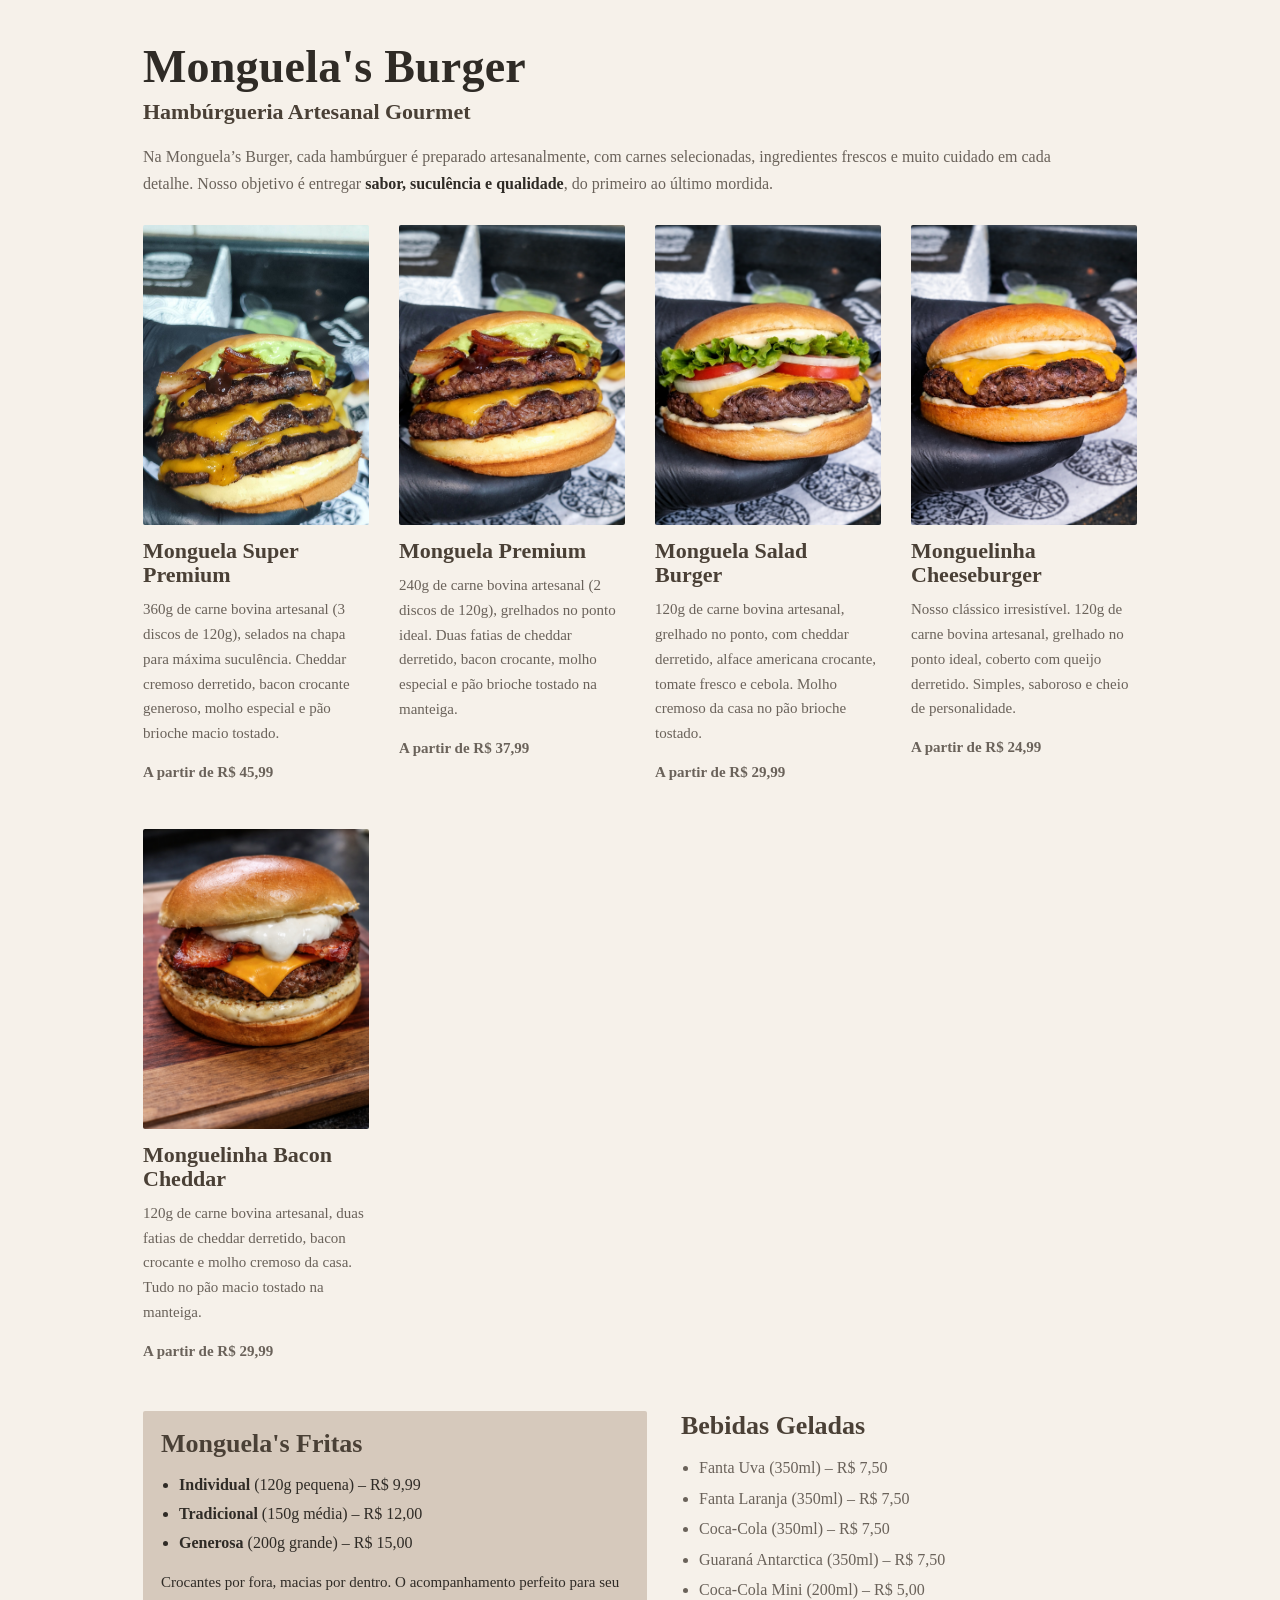
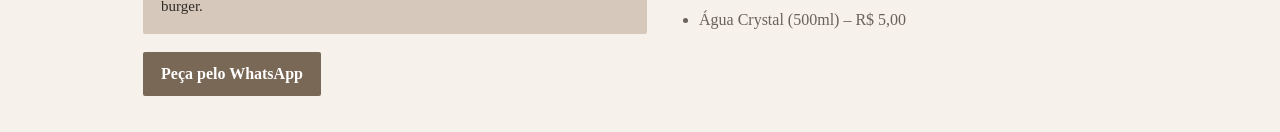
==== index.html @ 412b15d5 "index" ====
<!doctype html>
<html lang="pt-BR">
<head>
  <meta charset="utf-8" />
  <meta name="viewport" content="width=device-width, initial-scale=1" />
  <title>Monguela's Burger</title>

  <style>
    :root{
      --bg: #f6f1ea;
      --text: #2f2b26;
      --muted: #6a625a;
      --cardTitle: #4a4036;
      --price: #5a5148;
      --panel: #d6c9bc;
      --btn: #7a6857;
      --btnText: #ffffff;
      --max: 1050px;
    }

    *{ box-sizing: border-box; }
    body{
      margin:0;
      background: var(--bg);
      color: var(--text);
      font-family: Georgia, "Times New Roman", Times, serif;
    }

    .wrap{
      max-width: var(--max);
      margin: 0 auto;
      padding: 42px 28px 36px;
    }

    /* Header */
    .brand h1{
      margin: 0 0 6px;
      font-size: clamp(34px, 4vw, 46px);
      line-height: 1.1;
      font-weight: 700;
      letter-spacing: 0.2px;
      color: var(--text);
    }
    .brand h2{
      margin: 0 0 18px;
      font-size: clamp(18px, 2vw, 22px);
      font-weight: 700;
      color: var(--cardTitle);
    }
    .brand p{
      margin: 0 0 28px;
      max-width: 930px;
      font-size: 16px;
      line-height: 1.7;
      color: var(--muted);
    }
    .brand b{ color: var(--text); }

    /* Product grid */
    .grid{
      display: grid;
      grid-template-columns: repeat(4, 1fr);
      gap: 30px;
      align-items: start;
      margin-top: 10px;
      margin-bottom: 34px;
    }

    .card img{
      width: 5000%;
      height: 500;        /* você controla a altura */
      -fit: contain; /* mostra a imagem inteira */
      object-position: center;
      width: 100%;
      aspect-ratio: 16/9;
      object-fit: cover;
      border-radius: 2px;
      display: block;
    }

    .card h3{
      margin: 14px 0 10px;
      font-size: 22px;
      line-height: 1.1;
      font-weight: 700;
      color: var(--cardTitle);
    }

    .card p{
      margin: 0 0 14px;
      font-size: 15px;
      line-height: 1.65;
      color: var(--muted);
    }
      .img-box {
        width: 100%;
        height: 300px;
        padding-left: 0px;
        display: flex;
        align-items: center;
        justify-content: center;
        background: transparent; /* ou #eee */
        }

        .img-box img {
        max-width: 100%;
        max-height: 100%;
        object-fit: contain;
        }

    .price{
      margin: 0;
      font-size: 17px;
      font-weight: 700;
      color: var(--price);
    }

    /* Bottom section */
    .bottom{
      display: grid;
      grid-template-columns: 1.05fr 0.95fr;
      gap: 34px;
      align-items: start;
      margin-top: 6px;
    }

    .panel{
      background: var(--panel);
      padding: 18px 18px 16px;
      border-radius: 2px;
    }

    .panel h3{
      margin: 0 0 10px;
      font-size: 26px;
      font-weight: 700;
      color: var(--cardTitle);
    }

    .panel ul{
      margin: 12px 0 12px 18px;
      padding: 0;
      color: var(--text);
      line-height: 1.8;
      font-size: 16px;
    }

    .panel li strong{
      font-weight: 700;
    }

    .panel .note{
      margin: 10px 0 0;
      font-size: 15px;
      line-height: 1.6;
      color: var(--text);
    }

    .drinks h3{
      margin: 0 0 10px;
      font-size: 26px;
      font-weight: 700;
      color: var(--cardTitle);
    }
    .drinks ul{
      margin: 12px 0 0 18px;
      padding: 0;
      line-height: 1.9;
      color: var(--muted);
      font-size: 16px;
    }

    /* Button */
    .cta{
      margin-top: 18px;
    }
    .btn{
      display: inline-block;
      background: var(--btn);
      color: var(--btnText);
      padding: 13px 18px;
      border-radius: 2px;
      text-decoration: none;
      font-weight: 700;
      font-size: 16px;
    }

    .btn:active{ transform: translateY(1px); }

    /* Responsive */
    @media (max-width: 980px){
      .grid{ grid-template-columns: repeat(2, 1fr); }
      .bottom{ grid-template-columns: 1fr; }
    }
    @media (max-width: 520px){
      .wrap{ padding: 30px 18px; }
      .grid{ grid-template-columns: 1fr; }
      .card h3{ font-size: 20px; }
      .panel h3, .drinks h3{ font-size: 22px; }
    }
  </style>
</head>

<body>
  <main class="wrap">

    <header class="brand">
      <h1>Monguela's Burger</h1>
      <h2>Hambúrgueria Artesanal Gourmet</h2>
      <p>
        Na Monguela’s Burger, cada hambúrguer é preparado artesanalmente, com carnes selecionadas,
        ingredientes frescos e muito cuidado em cada detalhe. Nosso objetivo é entregar
        <b>sabor, suculência e qualidade</b>, do primeiro ao último mordida.
      </p>
    </header>

    <!-- Cards (linha 1) -->
    <section class="grid">
      <article class="card">
        <img class="img-box" src="Fotos/Monguelasuperpremiun.jfif" alt="Monguela Super Premium">
        <h3>Monguela Super<br>Premium</h3>
        <p>
          360g de carne bovina artesanal (3 discos de 120g), selados na chapa para máxima suculência.
          Cheddar cremoso derretido, bacon crocante generoso, molho especial e pão brioche macio tostado.
        </p>
        <p class="price">A partir de R$ 45,99</p>
      </article>

      <article class="card">
        <img class="img-box" src="Fotos/Monguelapremiun.png" alt="Monguela Premium">
        <h3>Monguela Premium</h3>
        <p>
          240g de carne bovina artesanal (2 discos de 120g), grelhados no ponto ideal.
          Duas fatias de cheddar derretido, bacon crocante, molho especial e pão brioche tostado na manteiga.
        </p>
        <p class="price">A partir de R$ 37,99</p>
      </article>

      <article class="card">
        <img class="img-box" src="Fotos/Monguelinhasalad.png" alt="Monguela Salad Burger">
        <h3>Monguela Salad<br>Burger</h3>
        <p>
          120g de carne bovina artesanal, grelhado no ponto, com cheddar derretido, alface americana crocante,
          tomate fresco e cebola. Molho cremoso da casa no pão brioche tostado.
        </p>
        <p class="price">A partir de R$ 29,99</p>
      </article>

      <article class="card">
        <img class="img-box" src="Fotos/Monguelachesse.png" alt="Monguelinha Cheeseburger">
        <h3>Monguelinha<br>Cheeseburger</h3>
        <p>
          Nosso clássico irresistível. 120g de carne bovina artesanal, grelhado no ponto ideal,
          coberto com queijo derretido. Simples, saboroso e cheio de personalidade.
        </p>
        <p class="price">A partir de R$ 24,99</p>
      </article>

      <!-- Cards (linha 2) -->
      <article class="card">
        <img class="img-box" src="Fotos/MonguelinhaBacon.png" alt="Monguelinha Bacon Cheddar">
        <h3>Monguelinha Bacon<br>Cheddar</h3>
        <p>
          120g de carne bovina artesanal, duas fatias de cheddar derretido, bacon crocante e
          molho cremoso da casa. Tudo no pão macio tostado na manteiga.
        </p>
        <p class="price">A partir de R$ 29,99</p>
      </article>

      <article class="card">


      <!-- Espaços vazios para manter o “respiro” como na imagem (opcional) -->
      <div class="card" aria-hidden="true"></div>
      <div class="card" aria-hidden="true"></div>
    </section>

    <!-- Bottom -->
    <section class="bottom">
      <div>
        <div class="panel">
          <h3>Monguela's Fritas</h3>
          <ul>
            <li><strong>Individual</strong> (120g pequena) – R$ 9,99</li>
            <li><strong>Tradicional</strong> (150g média) – R$ 12,00</li>
            <li><strong>Generosa</strong> (200g grande) – R$ 15,00</li>
          </ul>
          <p class="note">
            Crocantes por fora, macias por dentro. O acompanhamento perfeito para seu burger.
          </p>
        </div>

        <div class="cta">
          <a class="btn" href="https://wa.me/5511965855309?text=Olá,%20vim%20pelo%20site%20da%20Monguela’s%20Burger%20e%20quero%20fazer%20um%20pedido" target="_blank" rel="noopener">
            Peça pelo WhatsApp
          </a>
        </div>
      </div>

      <aside class="drinks">
        <h3>Bebidas Geladas</h3>
        <ul>
          <li>Fanta Uva (350ml) – R$ 7,50</li>
          <li>Fanta Laranja (350ml) – R$ 7,50</li>
          <li>Coca-Cola (350ml) – R$ 7,50</li>
          <li>Guaraná Antarctica (350ml) – R$ 7,50</li>
          <li>Coca-Cola Mini (200ml) – R$ 5,00</li>
          <li>Água Crystal (500ml) – R$ 5,00</li>
        </ul>
      </aside>
    </section>

  </main>
</body>
</html>
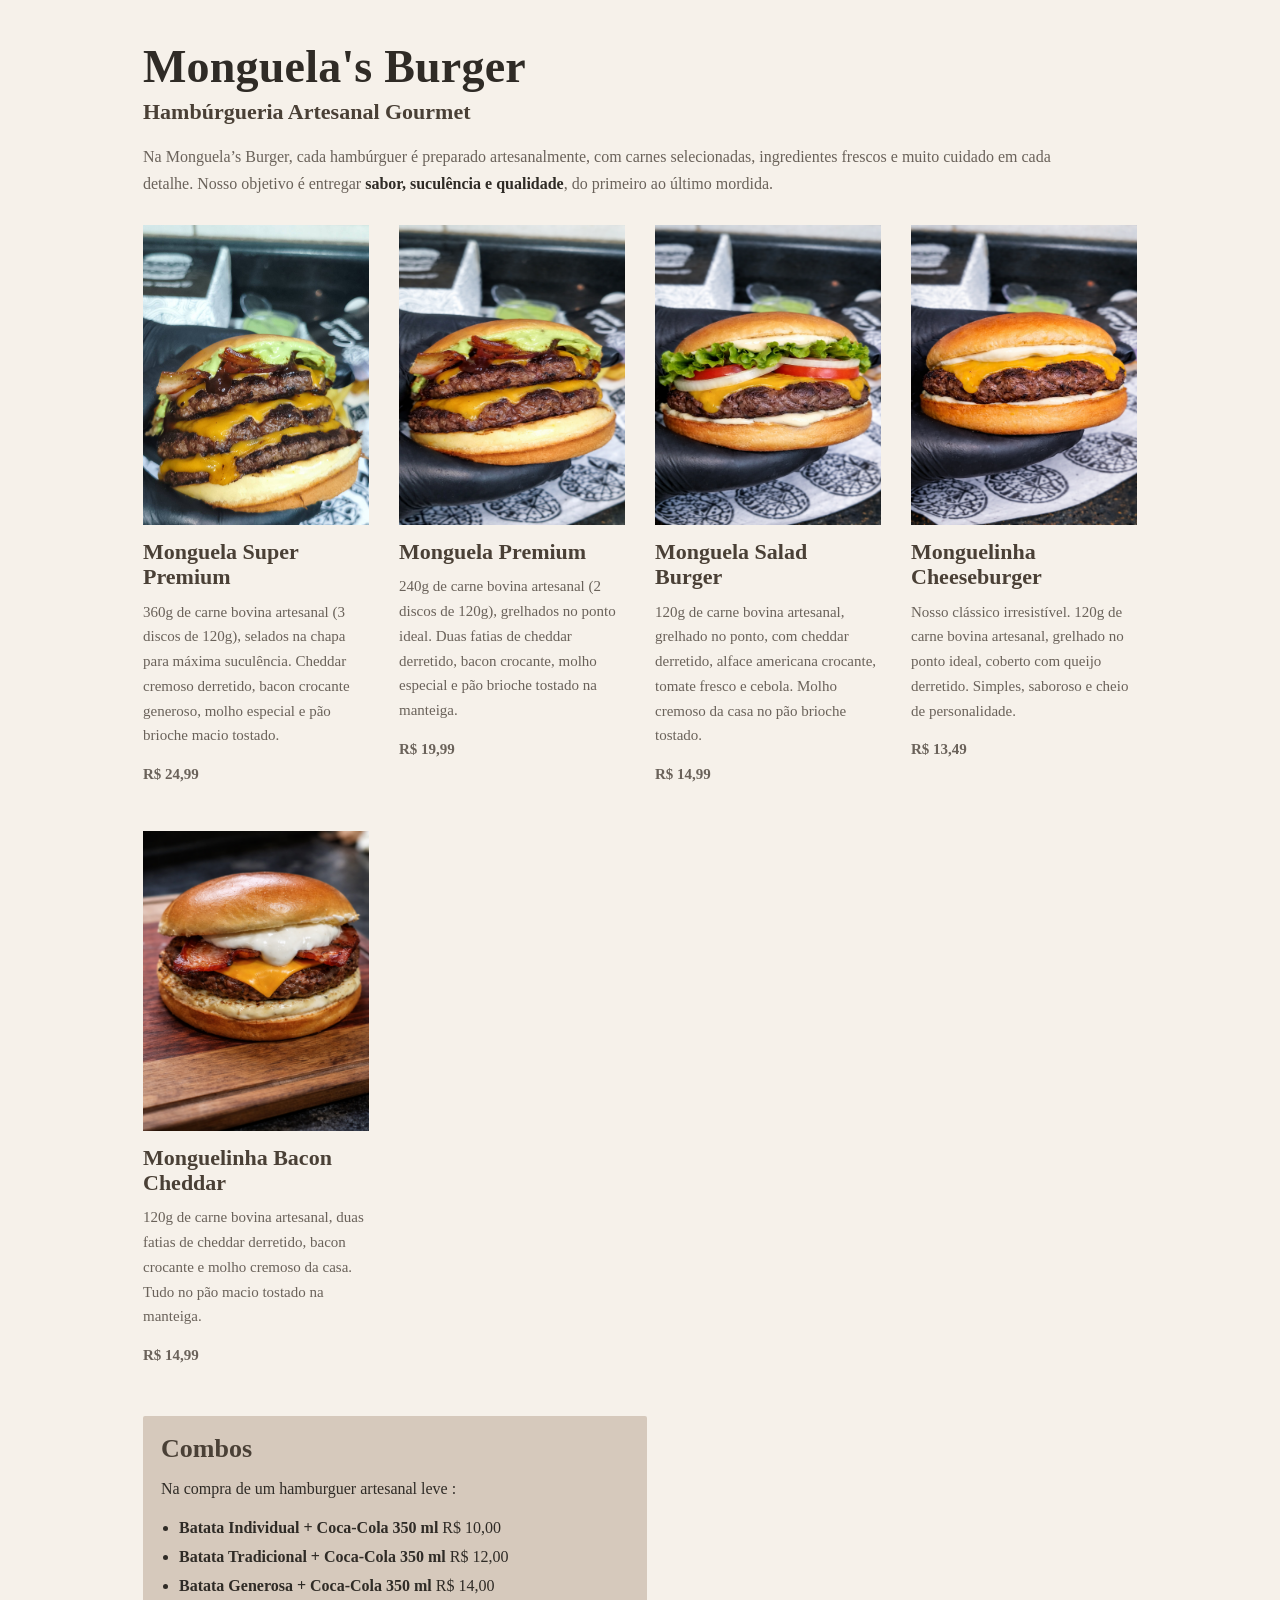
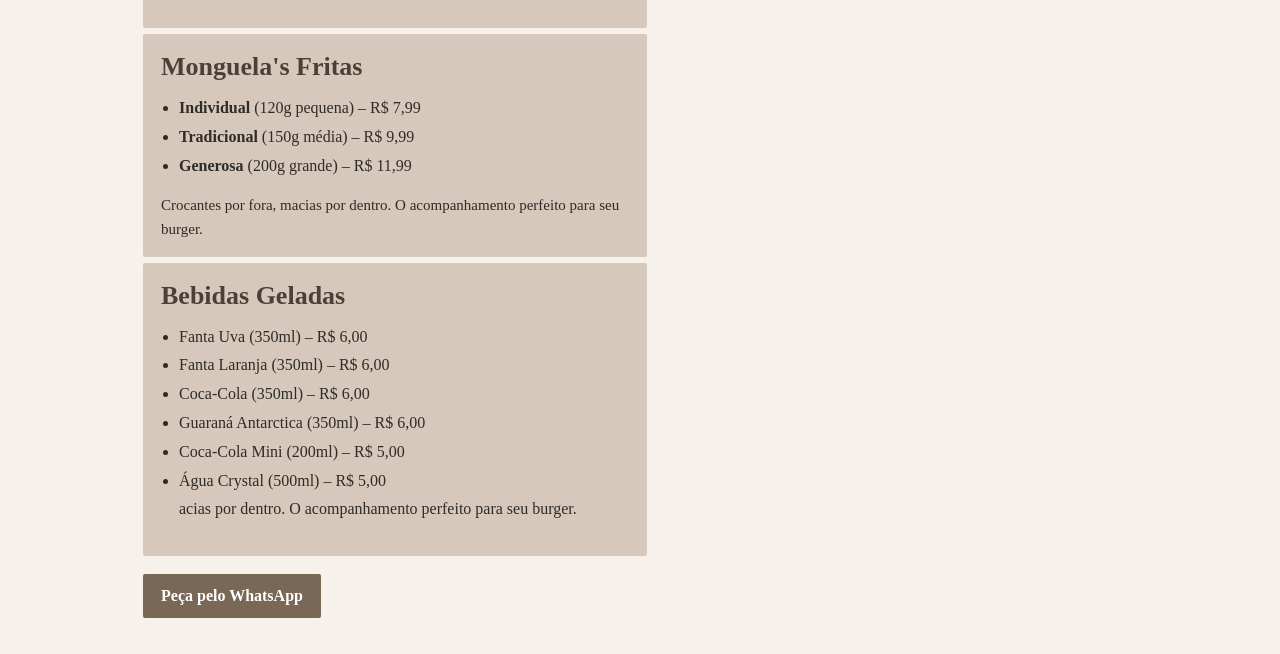
==== commit c85e9bd6: "Combo" ====
--- a/index.html
+++ b/index.html
@@ -4,203 +4,18 @@
   <meta charset="utf-8" />
   <meta name="viewport" content="width=device-width, initial-scale=1" />
   <title>Monguela's Burger</title>
+</head>
+<!-- Google tag (gtag.js) -->
+<script async src="https://www.googletagmanager.com/gtag/js?id=G-147ZENTSD0"></script>
+<script>
+  window.dataLayer = window.dataLayer || [];
+  function gtag(){dataLayer.push(arguments);}
+  gtag('js', new Date());
 
-  <style>
-    :root{
-      --bg: #f6f1ea;
-      --text: #2f2b26;
-      --muted: #6a625a;
-      --cardTitle: #4a4036;
-      --price: #5a5148;
-      --panel: #d6c9bc;
-      --btn: #7a6857;
-      --btnText: #ffffff;
-      --max: 1050px;
-    }
-
-    *{ box-sizing: border-box; }
-    body{
-      margin:0;
-      background: var(--bg);
-      color: var(--text);
-      font-family: Georgia, "Times New Roman", Times, serif;
-    }
-
-    .wrap{
-      max-width: var(--max);
-      margin: 0 auto;
-      padding: 42px 28px 36px;
-    }
-
-    /* Header */
-    .brand h1{
-      margin: 0 0 6px;
-      font-size: clamp(34px, 4vw, 46px);
-      line-height: 1.1;
-      font-weight: 700;
-      letter-spacing: 0.2px;
-      color: var(--text);
-    }
-    .brand h2{
-      margin: 0 0 18px;
-      font-size: clamp(18px, 2vw, 22px);
-      font-weight: 700;
-      color: var(--cardTitle);
-    }
-    .brand p{
-      margin: 0 0 28px;
-      max-width: 930px;
-      font-size: 16px;
-      line-height: 1.7;
-      color: var(--muted);
-    }
-    .brand b{ color: var(--text); }
-
-    /* Product grid */
-    .grid{
-      display: grid;
-      grid-template-columns: repeat(4, 1fr);
-      gap: 30px;
-      align-items: start;
-      margin-top: 10px;
-      margin-bottom: 34px;
-    }
-
-    .card img{
-      width: 5000%;
-      height: 500;        /* você controla a altura */
-      -fit: contain; /* mostra a imagem inteira */
-      object-position: center;
-      width: 100%;
-      aspect-ratio: 16/9;
-      object-fit: cover;
-      border-radius: 2px;
-      display: block;
-    }
-
-    .card h3{
-      margin: 14px 0 10px;
-      font-size: 22px;
-      line-height: 1.1;
-      font-weight: 700;
-      color: var(--cardTitle);
-    }
-
-    .card p{
-      margin: 0 0 14px;
-      font-size: 15px;
-      line-height: 1.65;
-      color: var(--muted);
-    }
-      .img-box {
-        width: 100%;
-        height: 300px;
-        padding-left: 0px;
-        display: flex;
-        align-items: center;
-        justify-content: center;
-        background: transparent; /* ou #eee */
-        }
-
-        .img-box img {
-        max-width: 100%;
-        max-height: 100%;
-        object-fit: contain;
-        }
-
-    .price{
-      margin: 0;
-      font-size: 17px;
-      font-weight: 700;
-      color: var(--price);
-    }
-
-    /* Bottom section */
-    .bottom{
-      display: grid;
-      grid-template-columns: 1.05fr 0.95fr;
-      gap: 34px;
-      align-items: start;
-      margin-top: 6px;
-    }
-
-    .panel{
-      background: var(--panel);
-      padding: 18px 18px 16px;
-      border-radius: 2px;
-    }
-
-    .panel h3{
-      margin: 0 0 10px;
-      font-size: 26px;
-      font-weight: 700;
-      color: var(--cardTitle);
-    }
-
-    .panel ul{
-      margin: 12px 0 12px 18px;
-      padding: 0;
-      color: var(--text);
-      line-height: 1.8;
-      font-size: 16px;
-    }
-
-    .panel li strong{
-      font-weight: 700;
-    }
-
-    .panel .note{
-      margin: 10px 0 0;
-      font-size: 15px;
-      line-height: 1.6;
-      color: var(--text);
-    }
-
-    .drinks h3{
-      margin: 0 0 10px;
-      font-size: 26px;
-      font-weight: 700;
-      color: var(--cardTitle);
-    }
-    .drinks ul{
-      margin: 12px 0 0 18px;
-      padding: 0;
-      line-height: 1.9;
-      color: var(--muted);
-      font-size: 16px;
-    }
-
-    /* Button */
-    .cta{
-      margin-top: 18px;
-    }
-    .btn{
-      display: inline-block;
-      background: var(--btn);
-      color: var(--btnText);
-      padding: 13px 18px;
-      border-radius: 2px;
-      text-decoration: none;
-      font-weight: 700;
-      font-size: 16px;
-    }
-
-    .btn:active{ transform: translateY(1px); }
-
-    /* Responsive */
-    @media (max-width: 980px){
-      .grid{ grid-template-columns: repeat(2, 1fr); }
-      .bottom{ grid-template-columns: 1fr; }
-    }
-    @media (max-width: 520px){
-      .wrap{ padding: 30px 18px; }
-      .grid{ grid-template-columns: 1fr; }
-      .card h3{ font-size: 20px; }
-      .panel h3, .drinks h3{ font-size: 22px; }
-    }
-  </style>
-</head>
-
+  gtag('config', 'G-147ZENTSD0');
+</script>
+</script>
+<link rel="stylesheet" href="style.css" />
 <body>
   <main class="wrap">
 
@@ -223,7 +38,7 @@
           360g de carne bovina artesanal (3 discos de 120g), selados na chapa para máxima suculência.
           Cheddar cremoso derretido, bacon crocante generoso, molho especial e pão brioche macio tostado.
         </p>
-        <p class="price">A partir de R$ 45,99</p>
+        <p class="price">R$ 24,99</p>
       </article>
 
       <article class="card">
@@ -233,7 +48,7 @@
           240g de carne bovina artesanal (2 discos de 120g), grelhados no ponto ideal.
           Duas fatias de cheddar derretido, bacon crocante, molho especial e pão brioche tostado na manteiga.
         </p>
-        <p class="price">A partir de R$ 37,99</p>
+        <p class="price">R$ 19,99</p>
       </article>
 
       <article class="card">
@@ -243,7 +58,7 @@
           120g de carne bovina artesanal, grelhado no ponto, com cheddar derretido, alface americana crocante,
           tomate fresco e cebola. Molho cremoso da casa no pão brioche tostado.
         </p>
-        <p class="price">A partir de R$ 29,99</p>
+        <p class="price">R$ 14,99</p>
       </article>
 
       <article class="card">
@@ -253,7 +68,7 @@
           Nosso clássico irresistível. 120g de carne bovina artesanal, grelhado no ponto ideal,
           coberto com queijo derretido. Simples, saboroso e cheio de personalidade.
         </p>
-        <p class="price">A partir de R$ 24,99</p>
+        <p class="price">R$ 13,49</p>
       </article>
 
       <!-- Cards (linha 2) -->
@@ -264,7 +79,7 @@
           120g de carne bovina artesanal, duas fatias de cheddar derretido, bacon crocante e
           molho cremoso da casa. Tudo no pão macio tostado na manteiga.
         </p>
-        <p class="price">A partir de R$ 29,99</p>
+        <p class="price"> R$ 14,99 </p>
       </article>
 
       <article class="card">
@@ -275,41 +90,66 @@
       <div class="card" aria-hidden="true"></div>
     </section>
 
+      <!-- Bottom -->
+    <section class="bottom">
+      <div>
+        <div class="panel">
+          <h3>Combos</h3>
+          <p>Na compra de um hamburguer artesanal leve :</p>
+          <ul>
+            <li><strong>Batata Individual + Coca-Cola 350 ml </strong> R$ 10,00 </li>
+            <li><strong>Batata Tradicional + Coca-Cola 350 ml</strong> R$ 12,00 </li>
+            <li><strong>Batata Generosa + Coca-Cola 350 ml</strong> R$ 14,00 </li>
+          </ul>
+        </div>
+
+        <!-- Espaços vazios para manter o “respiro” como na imagem (opcional) -->
+      <div class="card" aria-hidden="true"></div>
+      <div class="card" aria-hidden="true"></div>
+    </section>
+
     <!-- Bottom -->
     <section class="bottom">
       <div>
         <div class="panel">
           <h3>Monguela's Fritas</h3>
           <ul>
-            <li><strong>Individual</strong> (120g pequena) – R$ 9,99</li>
-            <li><strong>Tradicional</strong> (150g média) – R$ 12,00</li>
-            <li><strong>Generosa</strong> (200g grande) – R$ 15,00</li>
+            <li><strong>Individual</strong> (120g pequena) – R$ 7,99 </li>
+            <li><strong>Tradicional</strong> (150g média) – R$ 9,99</li>
+            <li><strong>Generosa</strong> (200g grande) – R$ 11,99</li>
           </ul>
           <p class="note">
             Crocantes por fora, macias por dentro. O acompanhamento perfeito para seu burger.
           </p>
         </div>
 
-        <div class="cta">
+            <!-- Espaços vazios para manter o “respiro” como na imagem (opcional) -->
+      <div class="card" aria-hidden="true"></div>
+      <div class="card" aria-hidden="true"></div>
+    </section>
+
+    <!-- Bottom -->
+    <section class="bottom">
+      <div>
+        <div class="panel">
+         <h3>Bebidas Geladas</h3>
+        <ul>
+          <li>Fanta Uva (350ml) – R$ 6,00</li>
+          <li>Fanta Laranja (350ml) – R$ 6,00</li>
+          <li>Coca-Cola (350ml) – R$ 6,00</li>
+          <li>Guaraná Antarctica (350ml) – R$ 6,00</li>
+          <li>Coca-Cola Mini (200ml) – R$ 5,00</li>
+          <li>Água Crystal (500ml) – R$ 5,00</li>acias por dentro. O acompanhamento perfeito para seu burger.
+          </p>
+        </div>
+ </section>
+          <div class="cta">
           <a class="btn" href="https://wa.me/5511965855309?text=Olá,%20vim%20pelo%20site%20da%20Monguela’s%20Burger%20e%20quero%20fazer%20um%20pedido" target="_blank" rel="noopener">
             Peça pelo WhatsApp
           </a>
         </div>
       </div>
-
-      <aside class="drinks">
-        <h3>Bebidas Geladas</h3>
-        <ul>
-          <li>Fanta Uva (350ml) – R$ 7,50</li>
-          <li>Fanta Laranja (350ml) – R$ 7,50</li>
-          <li>Coca-Cola (350ml) – R$ 7,50</li>
-          <li>Guaraná Antarctica (350ml) – R$ 7,50</li>
-          <li>Coca-Cola Mini (200ml) – R$ 5,00</li>
-          <li>Água Crystal (500ml) – R$ 5,00</li>
-        </ul>
-      </aside>
-    </section>
-
+   
   </main>
 </body>
 </html>
--- a/style.css
+++ b/style.css
@@ -0,0 +1,213 @@
+@charset "UTF-8";
+
+:root{
+  --bg: #f6f1ea;
+  --text: #2f2b26;
+  --muted: #6a625a;
+  --cardTitle: #4a4036;
+  --price: #5a5148;
+  --panel: #d6c9bc;
+  --btn: #7a6857;
+  --btnText: #ffffff;
+  --max: 1050px;
+}
+
+*{ box-sizing: border-box; }
+body{
+  margin:0;
+  background: var(--bg);
+  color: var(--text);
+  font-family: Georgia, "Times New Roman", Times, serif;
+}
+
+.wrap{
+  max-width: var(--max);
+  margin: 0 auto;
+  padding: 42px 28px 36px;
+}
+
+/* Header */
+.brand h1{
+  margin: 0 0 6px;
+  font-size: clamp(34px, 4vw, 46px);
+  line-height: 1.1;
+  font-weight: 700;
+  letter-spacing: 0.2px;
+  color: var(--text);
+}
+.brand h2{
+  margin: 0 0 18px;
+  font-size: clamp(18px, 2vw, 22px);
+  font-weight: 700;
+  color: var(--cardTitle);
+}
+.brand p{
+  margin: 0 0 28px;
+  max-width: 930px;
+  font-size: 16px;
+  line-height: 1.7;
+  color: var(--muted);
+}
+.brand b{ color: var(--text); }
+
+/* ✅ Grid responsivo automático (melhor que repeat(4)) */
+.grid{
+  display: grid;
+  grid-template-columns: repeat(auto-fit, minmax(220px, 1fr));
+  gap: 30px;
+  align-items: start;
+  margin-top: 10px;
+  margin-bottom: 34px;
+}
+
+/.card img {
+  display: block;
+  margin: 0 auto;
+  width: 100%;
+  height: 100px;        /* você controla a altura */
+  object-fit: contain; /* mostra a imagem inteira */
+  object-position: center;
+}
+
+.img-box {
+  width: 100%;
+  height: 300px;
+  display: flex;
+  align-items: center;
+  justify-content: center;
+  background: transparent; /* ou #eee */
+}
+
+.img-box img {
+  max-width: 200%;
+  max-height: 200%;
+  object-fit: contain;
+}
+
+.card h3{
+  margin: 14px 0 10px;
+  font-size: 22px;
+  line-height: 1.15;
+  font-weight: 700;
+  color: var(--cardTitle);
+}
+
+.card p{
+  margin: 0 0 14px;
+  font-size: 15px;
+  line-height: 1.65;
+  color: var(--muted);
+}
+
+.price{
+  margin: 0;
+  font-size: 17px;
+  font-weight: 700;
+  color: var(--price);
+}
+
+/* Bottom section */
+.bottom{
+  display: grid;
+  grid-template-columns: 1.05fr 0.95fr;
+  gap: 34px;
+  align-items: start;
+  margin-top: 6px;
+}
+
+.panel{
+  background: var(--panel);
+  padding: 18px 18px 16px;
+  border-radius: 2px;
+}
+
+.panel h3{
+  margin: 0 0 10px;
+  font-size: 26px;
+  font-weight: 700;
+  color: var(--cardTitle);
+}
+
+.panel ul{
+  margin: 12px 0 12px 18px;
+  padding: 0;
+  color: var(--text);
+  line-height: 1.8;
+  font-size: 16px;
+}
+
+.panel li strong{ font-weight: 700; }
+
+.panel .note{
+  margin: 10px 0 0;
+  font-size: 15px;
+  line-height: 1.6;
+  color: var(--text);
+}
+
+.drinks h3{
+  margin: 0 0 10px;
+  font-size: 26px;
+  font-weight: 700;
+  color: var(--cardTitle);
+}
+
+.drinks ul{
+  margin: 12px 0 0 18px;
+  padding: 0;
+  line-height: 1.9;
+  color: var(--muted);
+  font-size: 16px;
+}
+
+/* Button */
+.cta{ margin-top: 18px; }
+
+.btn{
+  display: inline-block;
+  background: var(--btn);
+  color: var(--btnText);
+  padding: 13px 18px;
+  border-radius: 2px;
+  text-decoration: none;
+  font-weight: 700;
+  font-size: 16px;
+}
+.btn:active{ transform: translateY(1px); }
+
+/* ✅ WhatsApp flutuante (corrigido: agora fecha a chave) */
+.whatsapp-float{
+  position: fixed;
+  bottom: 18px;
+  right: 18px;
+  background: #25d366;
+  color: #000;
+  padding: 14px 18px;
+  border-radius: 50px;
+  font-weight: 700;
+  text-decoration: none;
+  z-index: 999;
+  box-shadow: 0 6px 18px rgba(0,0,0,.18);
+}
+
+/* ✅ Responsivo */
+@media (max-width: 980px){
+  .bottom{ grid-template-columns: 1fr; }
+}
+
+@media (max-width: 520px){
+  .wrap{ padding: 28px 16px 34px; }
+  .brand p{ font-size: 18px; }
+
+  .card img{ height: 400px; }
+  .card h3{ font-size: 40px; }
+
+  .panel h3, .drinks h3{ font-size: 22px; }
+  .panel ul, .drinks ul{ font-size: 30px; }
+
+
+  .whatsapp-float{
+    right: 14px;
+    bottom: 14px;
+    padding: 12px 16px;
+  }
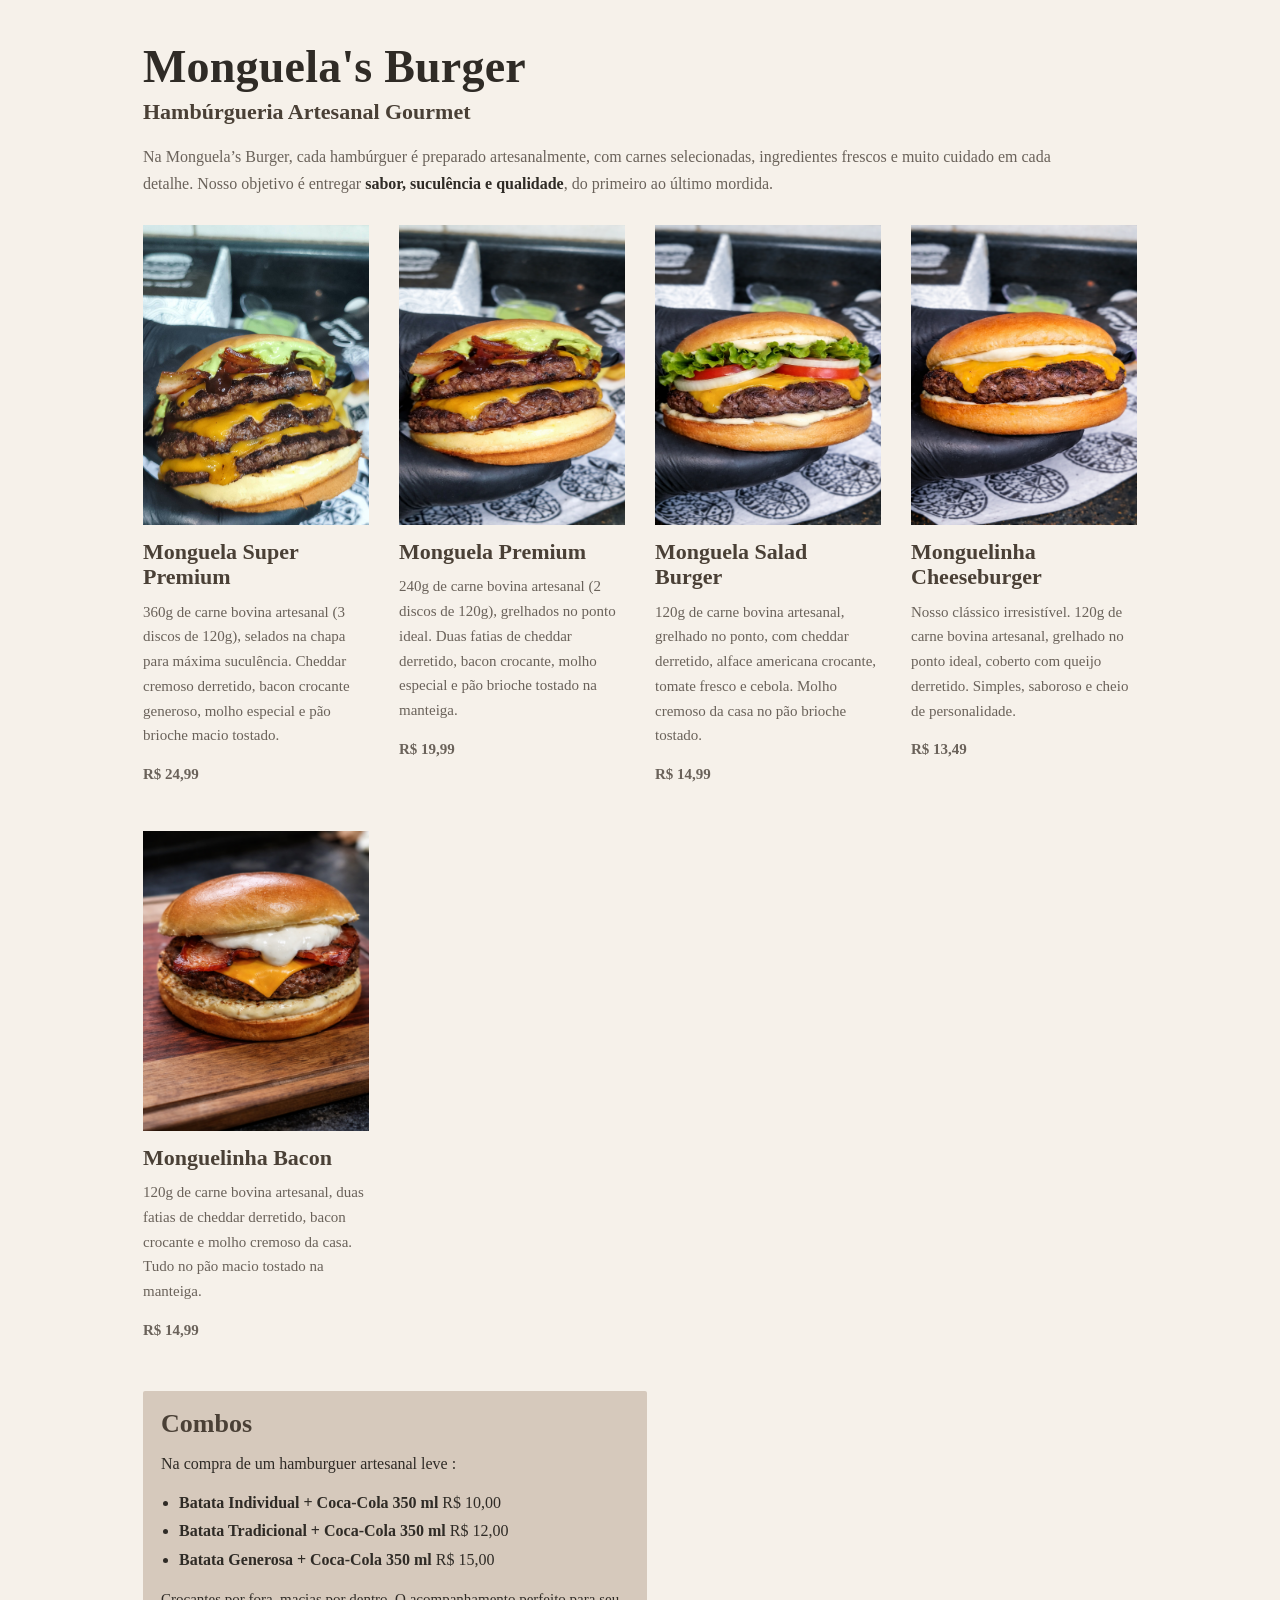
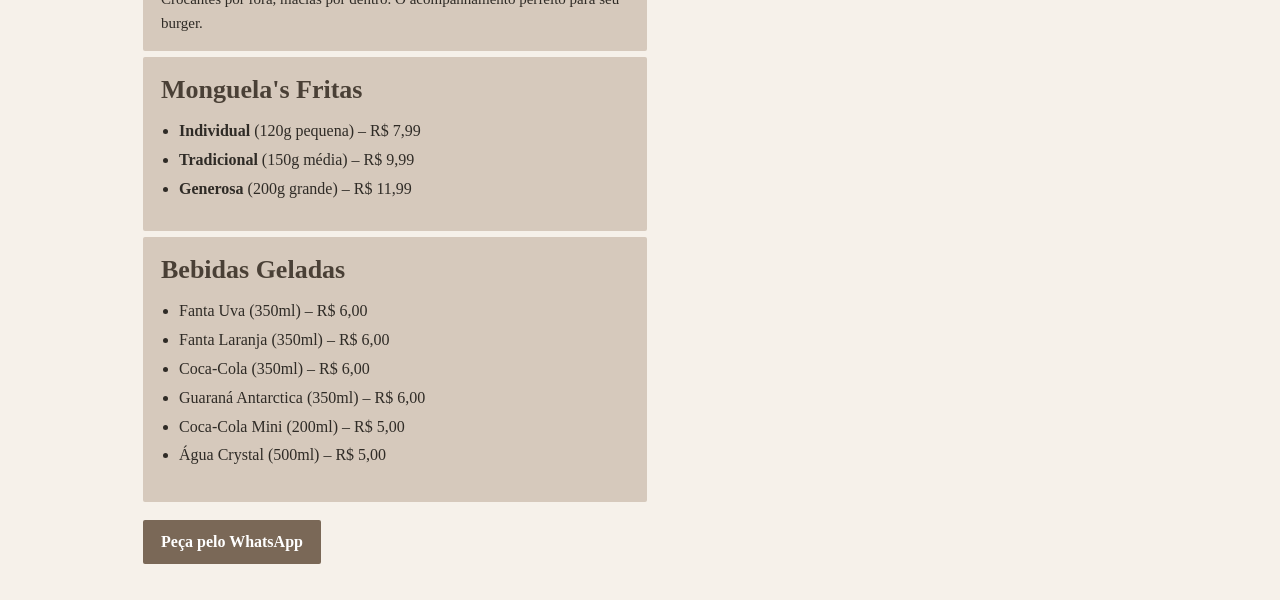
==== commit 9eaf134d: "Atualizaçao do site" ====
--- a/index.html
+++ b/index.html
@@ -16,6 +16,7 @@
 </script>
 </script>
 <link rel="stylesheet" href="style.css" />
+
 <body>
   <main class="wrap">
 
@@ -74,12 +75,12 @@
       <!-- Cards (linha 2) -->
       <article class="card">
         <img class="img-box" src="Fotos/MonguelinhaBacon.png" alt="Monguelinha Bacon Cheddar">
-        <h3>Monguelinha Bacon<br>Cheddar</h3>
+        <h3>Monguelinha Bacon</h3>
         <p>
           120g de carne bovina artesanal, duas fatias de cheddar derretido, bacon crocante e
           molho cremoso da casa. Tudo no pão macio tostado na manteiga.
         </p>
-        <p class="price"> R$ 14,99 </p>
+            <p class="price"> R$ 14,99 </p>
       </article>
 
       <article class="card">
@@ -99,8 +100,11 @@
           <ul>
             <li><strong>Batata Individual + Coca-Cola 350 ml </strong> R$ 10,00 </li>
             <li><strong>Batata Tradicional + Coca-Cola 350 ml</strong> R$ 12,00 </li>
-            <li><strong>Batata Generosa + Coca-Cola 350 ml</strong> R$ 14,00 </li>
+            <li><strong>Batata Generosa + Coca-Cola 350 ml</strong> R$ 15,00 </li>
           </ul>
+          <p class="note">
+            Crocantes por fora, macias por dentro. O acompanhamento perfeito para seu burger.
+          </p>
         </div>
 
         <!-- Espaços vazios para manter o “respiro” como na imagem (opcional) -->
@@ -118,9 +122,6 @@
             <li><strong>Tradicional</strong> (150g média) – R$ 9,99</li>
             <li><strong>Generosa</strong> (200g grande) – R$ 11,99</li>
           </ul>
-          <p class="note">
-            Crocantes por fora, macias por dentro. O acompanhamento perfeito para seu burger.
-          </p>
         </div>
 
             <!-- Espaços vazios para manter o “respiro” como na imagem (opcional) -->
@@ -139,7 +140,7 @@
           <li>Coca-Cola (350ml) – R$ 6,00</li>
           <li>Guaraná Antarctica (350ml) – R$ 6,00</li>
           <li>Coca-Cola Mini (200ml) – R$ 5,00</li>
-          <li>Água Crystal (500ml) – R$ 5,00</li>acias por dentro. O acompanhamento perfeito para seu burger.
+          <li>Água Crystal (500ml) – R$ 5,00</li>
           </p>
         </div>
  </section>
--- a/style.css
+++ b/style.css
@@ -60,7 +60,7 @@
   margin-bottom: 34px;
 }
 
-/.card img {
+ \.card img {
   display: block;
   margin: 0 auto;
   width: 100%;
@@ -101,7 +101,7 @@
 
 .price{
   margin: 0;
-  font-size: 17px;
+  font-size: 16px;
   font-weight: 700;
   color: var(--price);
 }
@@ -189,25 +189,22 @@
   z-index: 999;
   box-shadow: 0 6px 18px rgba(0,0,0,.18);
 }
-
-/* ✅ Responsivo */
-@media (max-width: 980px){
-  .bottom{ grid-template-columns: 1fr; }
-}
-
-@media (max-width: 520px){
-  .wrap{ padding: 28px 16px 34px; }
-  .brand p{ font-size: 18px; }
-
-  .card img{ height: 400px; }
-  .card h3{ font-size: 40px; }
-
-  .panel h3, .drinks h3{ font-size: 22px; }
-  .panel ul, .drinks ul{ font-size: 30px; }
-
-
-  .whatsapp-float{
+ .whatsapp-float{
     right: 14px;
     bottom: 14px;
     padding: 12px 16px;
-  }+  }
+/* ✅ Responsivo */
+@media (max-width: 980px){
+  .bottom { grid-template-columns: 1fr; }
+}
+
+@media (max-width: 520px){
+  .wrap { padding: 28px 16px 34px; }
+  .brand p { font-size: 18px; }
+
+  .card img { height: 400px; }
+  .card h3 { font-size: 40px; }
+
+  .panel h3, .drinks h3 { font-size: 22px; }
+  .panel ul, .drinks ul { font-size: 30px; }
